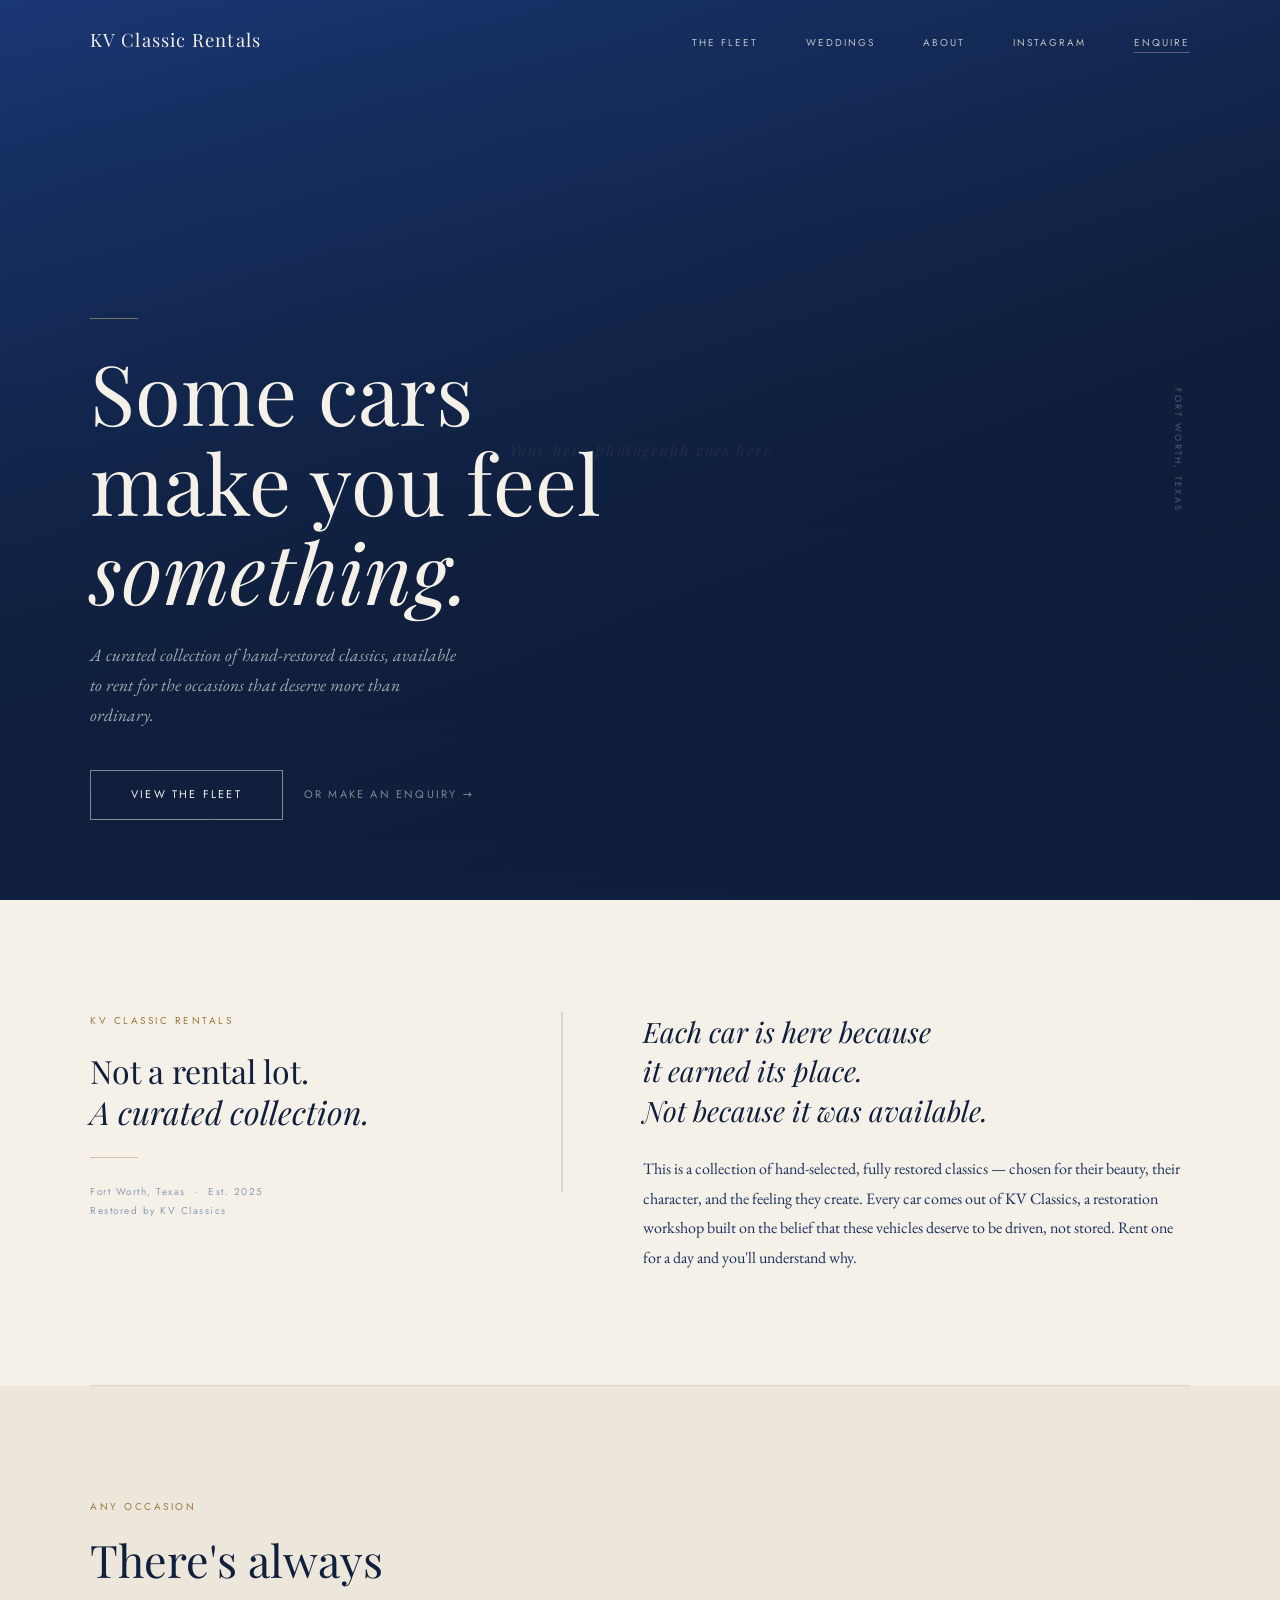
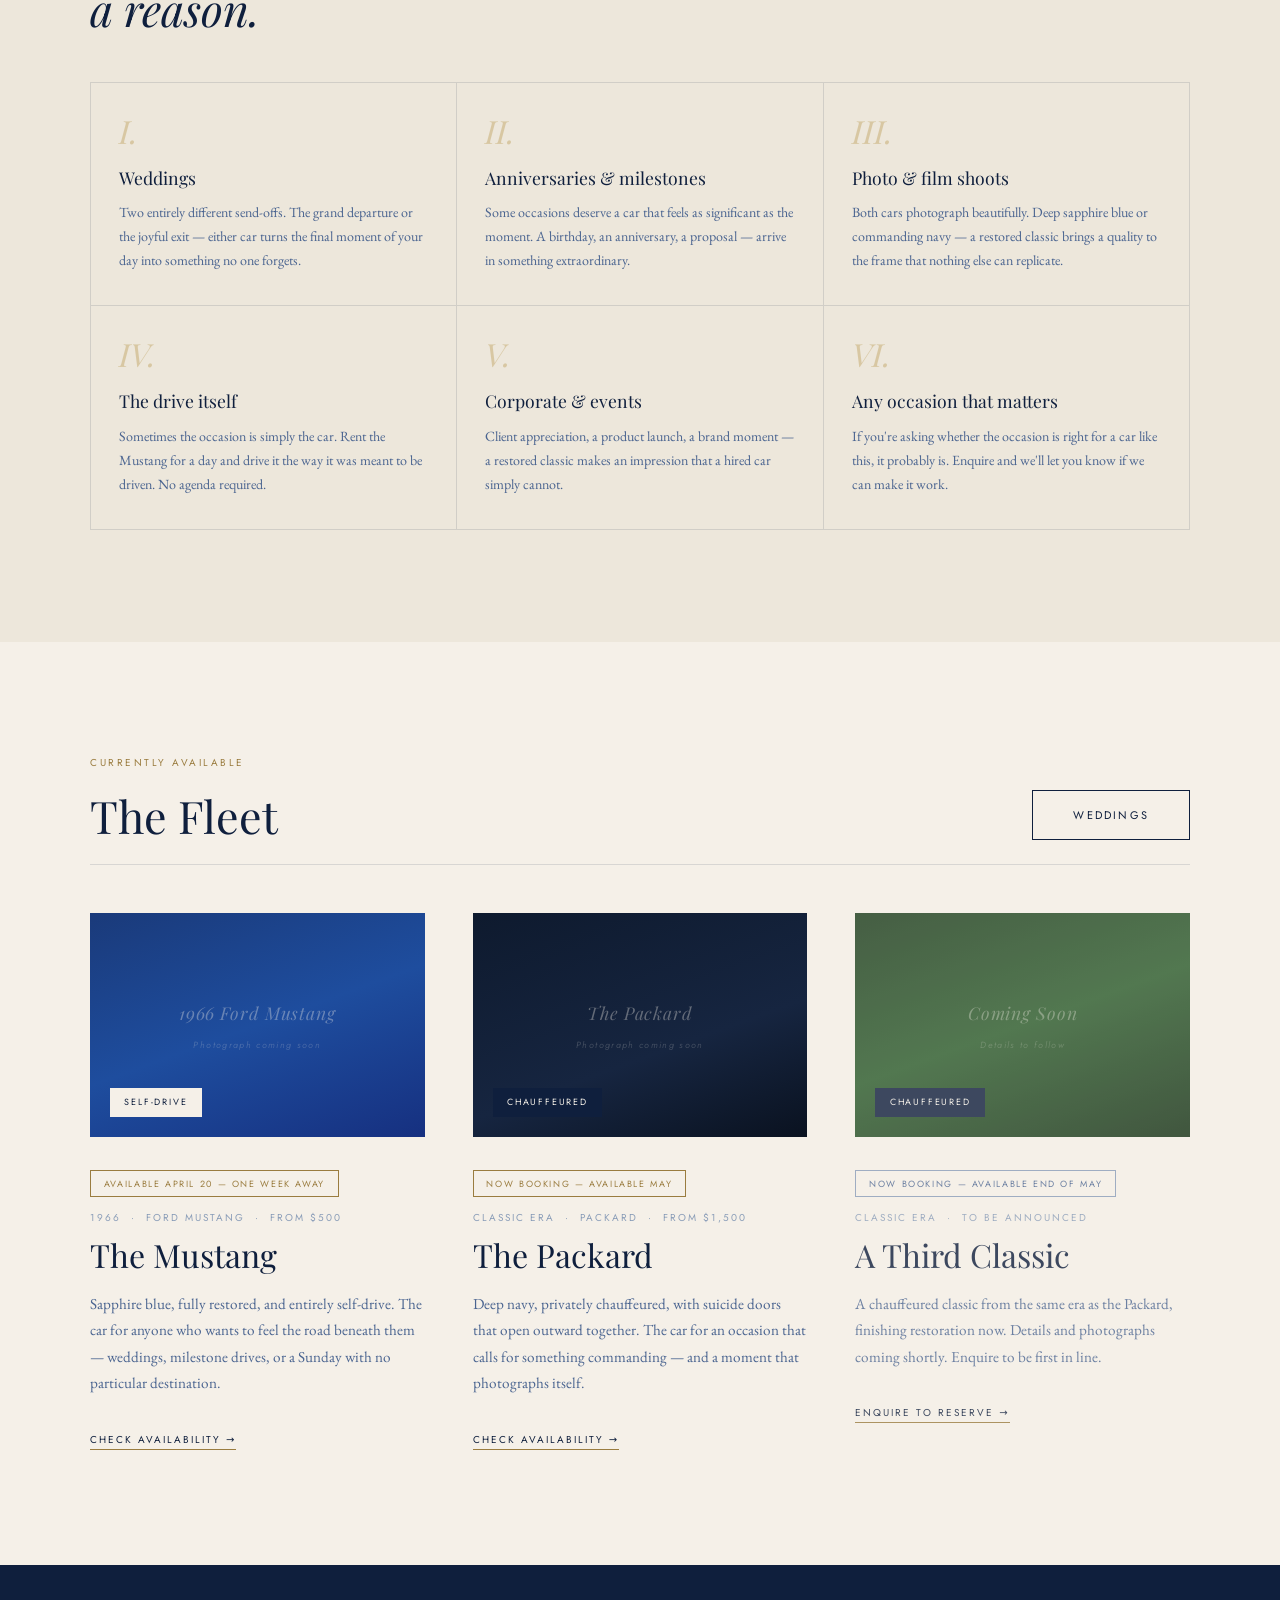
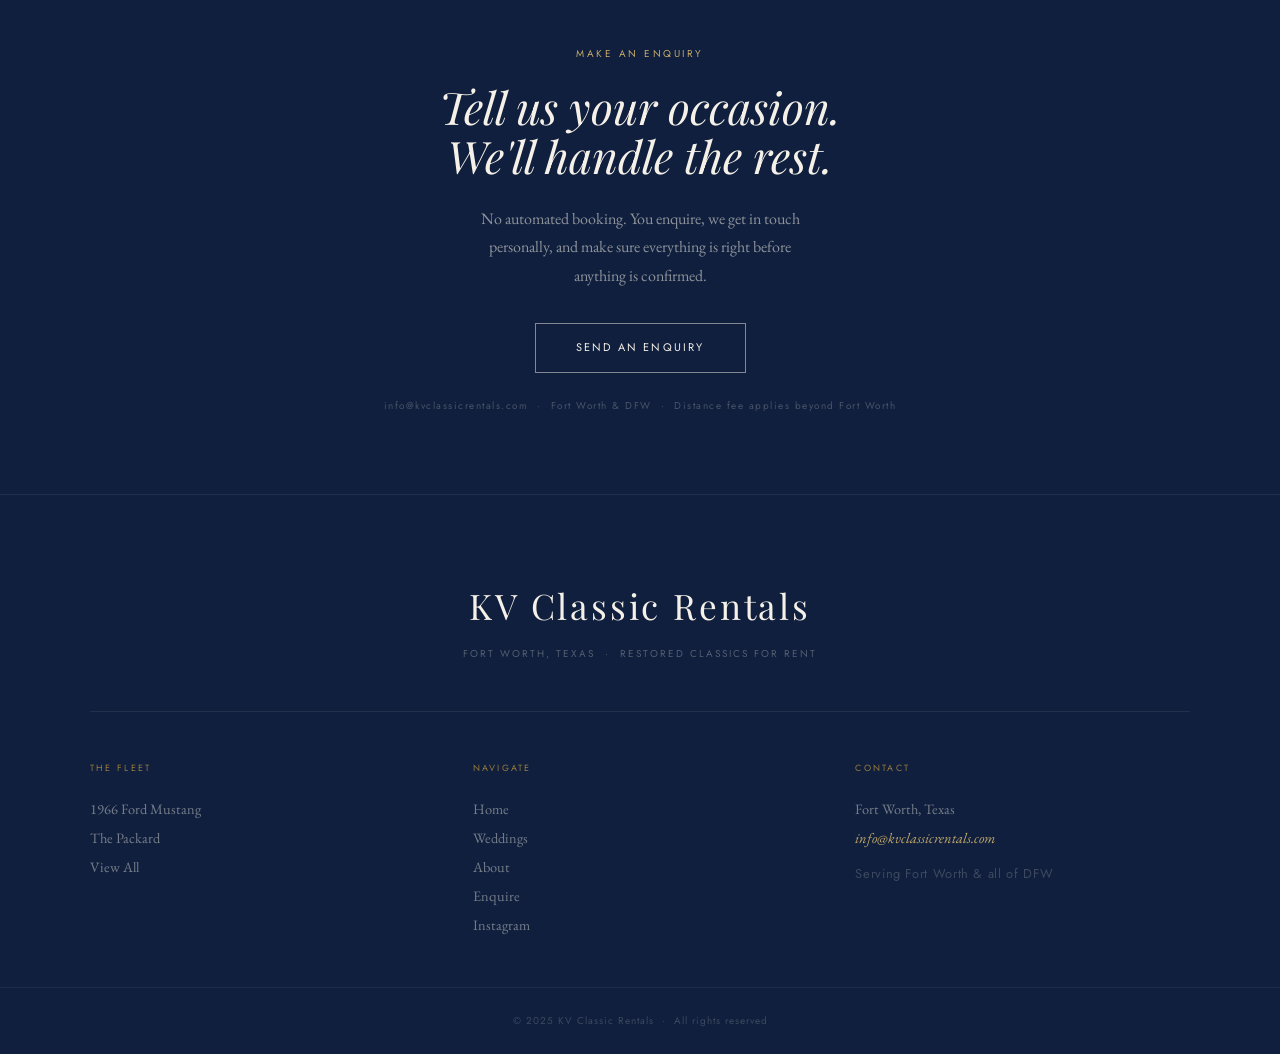
==== index.html @ 5dc6d682 "Add files via upload" ====
<!DOCTYPE html>
<html lang="en">
<head>
  <meta charset="UTF-8" />
  <meta name="viewport" content="width=device-width, initial-scale=1.0" />
  <title>KV Classic Rentals — Restored Classics for Rent, Fort Worth TX</title>
  <meta name="description" content="KV Classic Rentals offers hand-restored classic cars for rent in Fort Worth and DFW. Available for weddings, special occasions, and unforgettable drives." />
  <link rel="preconnect" href="https://fonts.googleapis.com" />
  <link rel="preconnect" href="https://fonts.gstatic.com" crossorigin />
  <link href="https://fonts.googleapis.com/css2?family=Playfair+Display:ital,wght@0,400;0,500;0,700;1,400;1,500&family=EB+Garamond:ital,wght@0,400;0,500;1,400;1,500&family=Jost:wght@300;400&display=swap" rel="stylesheet" />
  <link rel="stylesheet" href="style.css" />
</head>
<body>

  <nav class="nav" id="main-nav">
    <div class="nav-inner">
      <a href="index.html" class="nav-logo">KV Classic Rentals</a>
      <ul class="nav-links" id="nav-links">
        <li><a href="fleet.html">The Fleet</a></li>
        <li><a href="weddings.html">Weddings</a></li>
        <li><a href="about.html">About</a></li>
        <li><a href="https://instagram.com/kvclassicrentals" target="_blank">Instagram</a></li>
        <li><a href="contact.html" class="nav-enquire">Enquire</a></li>
      </ul>
      <button class="nav-toggle" id="nav-toggle">&#9776;</button>
    </div>
  </nav>

  <!-- Hero -->
  <section class="hero">
    <div class="hero-bg">
      <div class="hero-vignette"></div>
      <!-- Replace div below with: <img class="hero-img" src="images/hero-home.jpg" alt="KV Classic Rentals" /> -->
      <div class="hero-placeholder hero-placeholder--home">Your hero photograph goes here</div>
    </div>
    <div class="hero-location">Fort Worth, Texas</div>
    <div class="hero-content">
      <div class="hero-rule"></div>
      <h1 class="hero-headline">Some cars<br/>make you feel<br/><em>something.</em></h1>
      <p class="hero-sub">A curated collection of hand-restored classics, available to rent for the occasions that deserve more than ordinary.</p>
      <div class="hero-actions">
        <a href="fleet.html" class="btn btn--cream">View the Fleet</a>
        <a href="contact.html" class="btn btn--outline-cream" style="border-color:transparent;padding-left:0;color:rgba(245,240,232,0.5);font-size:11px;">or make an enquiry →</a>
      </div>
    </div>
  </section>

  <!-- Intro -->
  <section class="section">
    <div class="container">
      <div class="intro-inner">
        <div>
          <span class="kicker">KV Classic Rentals</span>
          <p class="display display--sm" style="line-height:1.3;margin-bottom:1.5rem;">Not a rental lot.<br/><em>A curated collection.</em></p>
          <div class="rule--short rule--gold" style="margin-bottom:1.5rem;"></div>
          <p style="font-family:var(--font-sans);font-size:10px;letter-spacing:0.15em;color:var(--ink-faint);line-height:1.9;">Fort Worth, Texas &nbsp;·&nbsp; Est. 2025<br/>Restored by KV Classics</p>
        </div>
        <div class="intro-divider"></div>
        <div>
          <p class="pull-quote">Each car is here because<br/>it earned its place.<br/><em>Not because it was available.</em></p>
          <p class="body-text">This is a collection of hand-selected, fully restored classics — chosen for their beauty, their character, and the feeling they create. Every car comes out of KV Classics, a restoration workshop built on the belief that these vehicles deserve to be driven, not stored. Rent one for a day and you'll understand why.</p>
        </div>
      </div>
    </div>
  </section>

  <div class="container"><div class="rule"></div></div>

  <!-- Occasions -->
  <section class="section section--tinted">
    <div class="container">
      <span class="kicker">Any Occasion</span>
      <h2 class="display display--md">There's always<br/><em>a reason.</em></h2>
      <div class="occasions-grid">
        <div class="occasion">
          <div class="occasion-mark">I.</div>
          <h3>Weddings</h3>
          <p>Two entirely different send-offs. The grand departure or the joyful exit — either car turns the final moment of your day into something no one forgets.</p>
        </div>
        <div class="occasion">
          <div class="occasion-mark">II.</div>
          <h3>Anniversaries &amp; milestones</h3>
          <p>Some occasions deserve a car that feels as significant as the moment. A birthday, an anniversary, a proposal — arrive in something extraordinary.</p>
        </div>
        <div class="occasion">
          <div class="occasion-mark">III.</div>
          <h3>Photo &amp; film shoots</h3>
          <p>Both cars photograph beautifully. Deep sapphire blue or commanding navy — a restored classic brings a quality to the frame that nothing else can replicate.</p>
        </div>
        <div class="occasion">
          <div class="occasion-mark">IV.</div>
          <h3>The drive itself</h3>
          <p>Sometimes the occasion is simply the car. Rent the Mustang for a day and drive it the way it was meant to be driven. No agenda required.</p>
        </div>
        <div class="occasion">
          <div class="occasion-mark">V.</div>
          <h3>Corporate &amp; events</h3>
          <p>Client appreciation, a product launch, a brand moment — a restored classic makes an impression that a hired car simply cannot.</p>
        </div>
        <div class="occasion">
          <div class="occasion-mark">VI.</div>
          <h3>Any occasion that matters</h3>
          <p>If you're asking whether the occasion is right for a car like this, it probably is. Enquire and we'll let you know if we can make it work.</p>
        </div>
      </div>
    </div>
  </section>

  <!-- Fleet -->
  <section class="section">
    <div class="container">
      <div class="cars-header">
        <div>
          <span class="kicker">Currently Available</span>
          <h2 class="display display--md">The Fleet</h2>
        </div>
        <a href="weddings.html" class="btn btn--dark">Weddings</a>
      </div>
      <div class="cars-grid">

        <a href="mustang.html" class="car-card">
          <div class="car-card__image">
            <!-- Replace with: <img src="images/mustang-card.jpg" alt="1966 Ford Mustang" /> -->
            <div class="car-card__photo car-card__photo--blue">
              <span>1966 Ford Mustang</span>
              <span class="sub">Photograph coming soon</span>
            </div>
            <div class="car-card__tag">Self-Drive</div>
          </div>
          <span class="car-card__avail">Available April 20 &mdash; one week away</span>
          <p class="car-card__meta">1966 &nbsp;·&nbsp; Ford Mustang &nbsp;·&nbsp; From $500</p>
          <h3 class="car-card__name">The Mustang</h3>
          <p class="car-card__desc">Sapphire blue, fully restored, and entirely self-drive. The car for anyone who wants to feel the road beneath them — weddings, milestone drives, or a Sunday with no particular destination.</p>
          <span class="car-card__link">Check Availability →</span>
        </a>

        <a href="packard.html" class="car-card">
          <div class="car-card__image">
            <!-- Replace with: <img src="images/packard-card.jpg" alt="The Packard" /> -->
            <div class="car-card__photo car-card__photo--navy">
              <span>The Packard</span>
              <span class="sub">Photograph coming soon</span>
            </div>
            <div class="car-card__tag car-card__tag--chauffeur">Chauffeured</div>
          </div>
          <span class="car-card__avail">Now booking &mdash; available May</span>
          <p class="car-card__meta">Classic Era &nbsp;·&nbsp; Packard &nbsp;·&nbsp; From $1,500</p>
          <h3 class="car-card__name">The Packard</h3>
          <p class="car-card__desc">Deep navy, privately chauffeured, with suicide doors that open outward together. The car for an occasion that calls for something commanding — and a moment that photographs itself.</p>
          <span class="car-card__link">Check Availability →</span>
        </a>

        <a href="contact.html" class="car-card car-card--teaser">
          <div class="car-card__image">
            <div class="car-card__photo car-card__photo--green">
              <span>Coming Soon</span>
              <span class="sub">Details to follow</span>
            </div>
            <div class="car-card__tag car-card__tag--chauffeur">Chauffeured</div>
          </div>
          <span class="car-card__avail car-card__avail--soon">Now booking &mdash; available end of May</span>
          <p class="car-card__meta">Classic Era &nbsp;·&nbsp; To be announced</p>
          <h3 class="car-card__name">A Third Classic</h3>
          <p class="car-card__desc">A chauffeured classic from the same era as the Packard, finishing restoration now. Details and photographs coming shortly. Enquire to be first in line.</p>
          <span class="car-card__link">Enquire to Reserve →</span>
        </a>

      </div>
    </div>
  </section>

  <!-- CTA -->
  <div class="cta-band">
    <div class="container container--narrow">
      <span class="kicker kicker--light">Make an Enquiry</span>
      <h2 class="display display--md" style="color:var(--cream);margin:1rem 0 1.5rem;font-style:italic;">Tell us your occasion.<br/>We'll handle the rest.</h2>
      <p style="font-family:var(--font-body);font-size:1rem;color:rgba(245,240,232,0.55);max-width:44ch;margin:0 auto 2rem;line-height:1.8;">No automated booking. You enquire, we get in touch personally, and make sure everything is right before anything is confirmed.</p>
      <div style="display:flex;gap:1rem;justify-content:center;flex-wrap:wrap;">
        <a href="contact.html" class="btn btn--cream">Send an Enquiry</a>
      </div>
      <p class="cta-meta">info@kvclassicrentals.com &nbsp;·&nbsp; Fort Worth &amp; DFW &nbsp;·&nbsp; Distance fee applies beyond Fort Worth</p>
    </div>
  </div>

  <!-- Footer -->
  <footer class="footer">
    <div class="container">
      <div class="footer-masthead">
        <p class="footer-name">KV Classic Rentals</p>
        <p class="footer-place">Fort Worth, Texas &nbsp;·&nbsp; Restored Classics for Rent</p>
      </div>
      <div class="footer-cols">
        <div class="footer-col">
          <span class="footer-col-label">The Fleet</span>
          <a href="mustang.html">1966 Ford Mustang</a>
          <a href="packard.html">The Packard</a>
          <a href="fleet.html">View All</a>
        </div>
        <div class="footer-col">
          <span class="footer-col-label">Navigate</span>
          <a href="index.html">Home</a>
          <a href="weddings.html">Weddings</a>
          <a href="about.html">About</a>
          <a href="contact.html">Enquire</a>
          <a href="https://instagram.com/kvclassicrentals" target="_blank">Instagram</a>
        </div>
        <div class="footer-col">
          <span class="footer-col-label">Contact</span>
          <p>Fort Worth, Texas</p>
          <a href="mailto:info@kvclassicrentals.com" class="footer-email">info@kvclassicrentals.com</a>
          <p style="margin-top:0.5rem;font-size:0.8rem;font-family:var(--font-sans);letter-spacing:0.05em;color:rgba(245,240,232,0.2);">Serving Fort Worth &amp; all of DFW</p>
        </div>
      </div>
    </div>
    <div class="footer-bottom">
      <p>&copy; 2025 KV Classic Rentals &nbsp;·&nbsp; All rights reserved</p>
    </div>
  </footer>

  <script src="nav.js"></script>
</body>
</html>
---- style.css ----
*, *::before, *::after { box-sizing: border-box; margin: 0; padding: 0; }

:root {
  --ink:        #0f1f3d;
  --ink-mid:    #1a3260;
  --ink-light:  #4a6490;
  --ink-faint:  #8a9db8;
  --gold:       #9a7c3f;
  --gold-light: #c4a96b;
  --cream:      #f5f0e8;
  --cream-dark: #ede7db;
  --white:      #faf7f2;
  --rule:       rgba(15,31,61,0.12);
  --font-display: 'Playfair Display', Georgia, serif;
  --font-body:    'EB Garamond', Georgia, serif;
  --font-sans:    'Jost', system-ui, sans-serif;
  --max-width: 1180px;
  --transition: 0.3s ease;
}

html { scroll-behavior: smooth; }
body { font-family: var(--font-body); font-size: 18px; color: var(--ink); background: var(--cream); line-height: 1.75; -webkit-font-smoothing: antialiased; }
a { color: inherit; text-decoration: none; }
em { font-style: italic; }

.container { max-width: var(--max-width); margin: 0 auto; padding: 0 2.5rem; }
.container--narrow { max-width: 720px; }
.section { padding: 7rem 0; }
.section--tinted { background: var(--cream-dark); }
.section--ink { background: var(--ink); }

.kicker { font-family: var(--font-sans); font-size: 10px; font-weight: 400; letter-spacing: 0.25em; text-transform: uppercase; color: var(--gold); display: block; margin-bottom: 1.25rem; }
.kicker--light { color: var(--gold-light); }

.display { font-family: var(--font-display); font-weight: 400; line-height: 1.1; color: var(--ink); }
.display--xl  { font-size: clamp(3.5rem, 7vw, 6.5rem); }
.display--lg  { font-size: clamp(2.8rem, 5vw, 4.5rem); }
.display--md  { font-size: clamp(2rem, 3.5vw, 3rem); }
.display--sm  { font-size: clamp(1.5rem, 2.5vw, 2rem); }

.body-text { font-family: var(--font-body); font-size: 1rem; line-height: 1.85; color: var(--ink-mid); }
.pull-quote { font-family: var(--font-display); font-size: clamp(1.5rem, 2.2vw, 2rem); font-weight: 400; font-style: italic; color: var(--ink); line-height: 1.4; margin-bottom: 1.5rem; }

.rule { width: 100%; height: 1px; background: var(--rule); }
.rule--gold { background: var(--gold); opacity: 0.4; }
.rule--short { width: 48px; height: 1px; display: block; }

.btn { display: inline-block; font-family: var(--font-sans); font-size: 11px; font-weight: 400; letter-spacing: 0.2em; text-transform: uppercase; padding: 0.9rem 2.5rem; border: 1px solid currentColor; transition: all var(--transition); cursor: pointer; background: transparent; }
.btn--dark { color: var(--ink); border-color: var(--ink); }
.btn--dark:hover { background: var(--ink); color: var(--cream); }
.btn--cream { color: var(--cream); border-color: rgba(245,240,232,0.5); }
.btn--cream:hover { background: rgba(245,240,232,0.1); border-color: var(--cream); }
.btn--outline-cream { color: var(--cream); border-color: rgba(245,240,232,0.3); }
.btn--outline-cream:hover { border-color: var(--cream); }

/* Nav */
.nav { position: fixed; top: 0; left: 0; right: 0; z-index: 100; transition: background var(--transition), border-bottom var(--transition); }
.nav.scrolled, .nav.solid { background: var(--cream); border-bottom: 1px solid var(--rule); }
.nav-inner { max-width: var(--max-width); margin: 0 auto; padding: 1.5rem 2.5rem; display: flex; align-items: center; justify-content: space-between; }
.nav-logo { font-family: var(--font-display); font-size: 1.15rem; font-weight: 400; color: var(--cream); letter-spacing: 0.06em; transition: color var(--transition); }
.nav.scrolled .nav-logo, .nav.solid .nav-logo { color: var(--ink); }
.nav-links { list-style: none; display: flex; gap: 3rem; align-items: center; }
.nav-links a { font-family: var(--font-sans); font-size: 10px; font-weight: 400; letter-spacing: 0.2em; text-transform: uppercase; color: rgba(245,240,232,0.75); transition: color var(--transition); }
.nav.scrolled .nav-links a, .nav.solid .nav-links a { color: var(--ink-light); }
.nav-links a:hover, .nav.scrolled .nav-links a:hover, .nav.solid .nav-links a:hover { color: var(--ink); }
.nav-enquire { border-bottom: 1px solid rgba(245,240,232,0.3); padding-bottom: 2px; }
.nav.scrolled .nav-enquire, .nav.solid .nav-enquire { color: var(--gold) !important; border-color: var(--gold); }
.nav-toggle { display: none; background: none; border: none; color: var(--cream); font-size: 1.4rem; cursor: pointer; line-height: 1; }
.nav.scrolled .nav-toggle, .nav.solid .nav-toggle { color: var(--ink); }

/* Hero */
.hero { position: relative; height: 100vh; min-height: 640px; display: flex; flex-direction: column; justify-content: flex-end; overflow: hidden; }
.hero-bg { position: absolute; inset: 0; }
.hero-img { width: 100%; height: 100%; object-fit: cover; }
.hero-placeholder { width: 100%; height: 100%; display: flex; align-items: center; justify-content: center; color: rgba(245,240,232,0.1); font-family: var(--font-display); font-style: italic; font-size: 1rem; letter-spacing: 0.1em; }
.hero-placeholder--home { background: linear-gradient(160deg, #1a3a7a 0%, #0f1f3d 55%, #0a1525 100%); }
.hero-placeholder--weddings { background: linear-gradient(160deg, #0e1a2e 0%, #1a2e50 50%, #0f1f3d 100%); }
.hero-placeholder--car-blue { background: linear-gradient(160deg, #1a3a7a 0%, #1e4d9e 50%, #163080 100%); }
.hero-placeholder--car-navy { background: linear-gradient(160deg, #0e1a2e 0%, #162540 60%, #0a1220 100%); }
.hero-vignette { position: absolute; inset: 0; background: linear-gradient(to top, rgba(15,31,61,0.92) 0%, rgba(15,31,61,0.35) 55%, rgba(15,31,61,0.1) 100%); z-index: 1; }
.hero-content { position: relative; z-index: 2; padding: 0 2.5rem 5rem; max-width: var(--max-width); margin: 0 auto; width: 100%; }
.hero-rule { width: 48px; height: 1px; background: var(--gold-light); opacity: 0.6; margin-bottom: 1.75rem; }
.hero-headline { font-family: var(--font-display); font-weight: 400; color: var(--cream); line-height: 1.08; margin-bottom: 1.5rem; max-width: 18ch; font-size: clamp(3rem, 6.5vw, 5.8rem); }
.hero-sub { font-family: var(--font-body); font-size: 1.1rem; font-style: italic; color: rgba(245,240,232,0.65); max-width: 46ch; margin-bottom: 2.5rem; line-height: 1.7; }
.hero-actions { display: flex; gap: 1.25rem; flex-wrap: wrap; align-items: center; }
.hero-location { position: absolute; top: 50%; right: 2.5rem; transform: translateY(-50%) rotate(90deg); z-index: 2; font-family: var(--font-sans); font-size: 9px; letter-spacing: 0.25em; text-transform: uppercase; color: rgba(245,240,232,0.3); }

/* Page hero (interior pages without full-height hero) */
.page-hero { background: var(--ink); padding: 9rem 0 4rem; }
.page-hero .kicker { margin-bottom: 0.75rem; }
.page-hero h1 { font-family: var(--font-display); font-size: clamp(2.5rem, 5vw, 4rem); font-weight: 400; color: var(--cream); line-height: 1.1; margin-bottom: 1rem; }
.page-hero p { font-family: var(--font-body); font-size: 1rem; font-style: italic; color: rgba(245,240,232,0.6); max-width: 52ch; line-height: 1.7; }

/* Intro split */
.intro-inner { display: grid; grid-template-columns: 1fr 2px 1.4fr; gap: 5rem; align-items: start; }
.intro-divider { background: var(--rule); min-height: 180px; }

/* Occasions grid */
.occasions-grid { display: grid; grid-template-columns: repeat(3, 1fr); gap: 0; border-top: 1px solid var(--rule); border-left: 1px solid var(--rule); margin-top: 3rem; }
.occasion { padding: 2rem 1.75rem; border-right: 1px solid var(--rule); border-bottom: 1px solid var(--rule); }
.occasion-mark { font-family: var(--font-display); font-size: 2rem; font-weight: 400; font-style: italic; color: var(--gold-light); opacity: 0.5; line-height: 1; margin-bottom: 1rem; }
.occasion h3 { font-family: var(--font-display); font-size: 1.1rem; font-weight: 400; color: var(--ink); margin-bottom: 0.5rem; }
.occasion p { font-family: var(--font-body); font-size: 0.88rem; color: var(--ink-light); line-height: 1.7; }

/* Car cards */
.cars-header { display: flex; align-items: flex-end; justify-content: space-between; margin-bottom: 3rem; padding-bottom: 1.5rem; border-bottom: 1px solid var(--rule); }
.cars-grid { display: grid; grid-template-columns: repeat(3, 1fr); gap: 3rem; }
.car-card { display: block; }
.car-card:hover .car-card__link { color: var(--gold); }
.car-card__image { aspect-ratio: 3/2; overflow: hidden; margin-bottom: 1.75rem; position: relative; }
.car-card__image img { width: 100%; height: 100%; object-fit: cover; }
.car-card__photo { width: 100%; height: 100%; display: flex; flex-direction: column; align-items: center; justify-content: center; gap: 0.5rem; }
.car-card__photo--blue { background: linear-gradient(160deg, #1a3a7a 0%, #1e4d9e 50%, #163080 100%); }
.car-card__photo--navy { background: linear-gradient(160deg, #0e1a2e 0%, #162540 60%, #0a1220 100%); }
.car-card__photo--green { background: linear-gradient(160deg, #1a3a1a 0%, #2a5a2a 50%, #143014 100%); }
.car-card__photo span { font-family: var(--font-display); font-style: italic; color: rgba(245,240,232,0.35); font-size: 1.1rem; letter-spacing: 0.05em; }
.car-card__photo .sub { font-family: var(--font-sans); font-size: 9px; letter-spacing: 0.15em; color: rgba(245,240,232,0.2); }
.car-card__tag { position: absolute; bottom: 1.25rem; left: 1.25rem; font-family: var(--font-sans); font-size: 9px; font-weight: 400; letter-spacing: 0.2em; text-transform: uppercase; padding: 0.4rem 0.9rem; background: var(--cream); color: var(--ink); }
.car-card__tag--chauffeur { background: var(--ink); color: var(--cream); }
.car-card__avail { display: inline-block; font-family: var(--font-sans); font-size: 9px; font-weight: 400; letter-spacing: 0.18em; text-transform: uppercase; color: var(--gold); border: 1px solid var(--gold); padding: 0.3rem 0.8rem; margin-bottom: 0.75rem; }
.car-card__avail--soon { color: var(--ink-light); border-color: var(--ink-faint); }
.car-card--teaser { opacity: 0.8; }
.car-card__meta { font-family: var(--font-sans); font-size: 10px; font-weight: 400; letter-spacing: 0.2em; text-transform: uppercase; color: var(--ink-faint); margin-bottom: 0.6rem; }
.car-card__name { font-family: var(--font-display); font-size: 2rem; font-weight: 400; color: var(--ink); margin-bottom: 1rem; line-height: 1.2; }
.car-card__desc { font-family: var(--font-body); font-size: 0.95rem; color: var(--ink-light); line-height: 1.75; margin-bottom: 1.5rem; }
.car-card__link { font-family: var(--font-sans); font-size: 10px; font-weight: 400; letter-spacing: 0.2em; text-transform: uppercase; color: var(--ink); border-bottom: 1px solid var(--gold); padding-bottom: 2px; transition: color var(--transition); }

/* Car detail page */
.car-detail-grid { display: grid; grid-template-columns: 1fr 1fr; gap: 5rem; align-items: start; margin-top: 4rem; }
.car-detail-main-img { aspect-ratio: 4/3; overflow: hidden; margin-bottom: 1rem; }
.car-detail-main-img img { width: 100%; height: 100%; object-fit: cover; }
.car-detail-placeholder { width: 100%; height: 100%; display: flex; align-items: center; justify-content: center; color: rgba(245,240,232,0.3); font-family: var(--font-display); font-style: italic; font-size: 0.9rem; }
.car-detail-eyebrow { font-family: var(--font-sans); font-size: 11px; font-weight: 400; letter-spacing: 0.2em; text-transform: uppercase; color: var(--gold); margin-bottom: 0.75rem; display: block; }
.car-detail-title { font-family: var(--font-display); font-size: clamp(2.5rem, 4vw, 3.5rem); font-weight: 400; color: var(--ink); margin-bottom: 0.4rem; line-height: 1.1; }
.car-detail-sub { font-family: var(--font-sans); font-size: 10px; letter-spacing: 0.2em; text-transform: uppercase; color: var(--ink-faint); margin-bottom: 2rem; }
.car-detail-body { font-family: var(--font-body); font-size: 0.95rem; color: var(--ink-mid); line-height: 1.85; margin-bottom: 1.5rem; }
.car-specs { border-top: 1px solid var(--rule); border-bottom: 1px solid var(--rule); padding: 1.5rem 0; margin-bottom: 2rem; display: grid; grid-template-columns: 1fr 1fr; gap: 1rem; }
.spec-label { font-family: var(--font-sans); font-size: 9px; letter-spacing: 0.2em; text-transform: uppercase; color: var(--ink-faint); margin-bottom: 0.2rem; }
.spec-value { font-family: var(--font-display); font-size: 1.1rem; color: var(--ink); }
.calendar-section h3 { font-family: var(--font-display); font-size: 1.4rem; font-weight: 400; color: var(--ink); margin-bottom: 0.5rem; }
.calendar-section p { font-family: var(--font-body); font-size: 0.9rem; color: var(--ink-light); margin-bottom: 1rem; line-height: 1.7; }
.calendar-embed { border: 1px solid var(--rule); background: var(--white); padding: 2rem; text-align: center; }
.calendar-embed strong { font-family: var(--font-display); font-size: 1.1rem; font-weight: 400; color: var(--ink); display: block; margin-bottom: 0.5rem; }
.calendar-embed p { font-family: var(--font-body); font-size: 0.85rem; color: var(--ink-light); }

/* Send-offs (weddings page) */
.sendoff-grid { display: grid; grid-template-columns: 1fr 1fr; gap: 5rem; margin-top: 4rem; }
.sendoff { border-top: 2px solid var(--gold); padding-top: 2rem; }
.sendoff-label { font-family: var(--font-sans); font-size: 9px; font-weight: 400; letter-spacing: 0.25em; text-transform: uppercase; color: var(--gold); margin-bottom: 1.25rem; display: block; }
.sendoff-image { aspect-ratio: 4/3; margin-bottom: 1.75rem; overflow: hidden; }
.sendoff-image img { width: 100%; height: 100%; object-fit: cover; }
.sendoff-placeholder { width: 100%; height: 100%; display: flex; flex-direction: column; align-items: center; justify-content: center; gap: 0.5rem; }
.sendoff-placeholder--packard { background: linear-gradient(160deg, #0e1a2e 0%, #1a3260 60%, #0a1220 100%); }
.sendoff-placeholder--mustang { background: linear-gradient(160deg, #1a3a7a 0%, #1e4d9e 55%, #163080 100%); }
.sendoff h3 { font-family: var(--font-display); font-size: clamp(1.6rem, 2.5vw, 2.2rem); font-weight: 400; color: var(--ink); margin-bottom: 0.5rem; line-height: 1.2; }
.sendoff-price { font-family: var(--font-sans); font-size: 10px; letter-spacing: 0.2em; text-transform: uppercase; color: var(--ink-faint); margin-bottom: 1.25rem; }
.sendoff p { font-family: var(--font-body); font-size: 0.95rem; color: var(--ink-mid); line-height: 1.8; margin-bottom: 1.5rem; }

/* Process steps */
.process-steps { display: grid; grid-template-columns: repeat(4, 1fr); gap: 0; border-top: 1px solid rgba(245,240,232,0.12); margin-top: 3rem; }
.process-step { padding: 2rem 1.75rem; border-right: 1px solid rgba(245,240,232,0.08); }
.process-step:last-child { border-right: none; }
.process-numeral { font-family: var(--font-display); font-size: 2.5rem; font-weight: 400; font-style: italic; color: var(--gold-light); opacity: 0.35; line-height: 1; margin-bottom: 1.25rem; }
.process-step h3 { font-family: var(--font-display); font-size: 1.1rem; font-weight: 400; color: var(--cream); margin-bottom: 0.6rem; }
.process-step p { font-family: var(--font-body); font-size: 0.88rem; color: rgba(245,240,232,0.5); line-height: 1.7; }

/* CTA band */
.cta-band { background: var(--ink); padding: 5rem 0; text-align: center; }
.cta-meta { font-family: var(--font-sans); font-size: 10px; letter-spacing: 0.15em; color: rgba(245,240,232,0.25); margin-top: 1.5rem; }

/* Footer */
.footer { background: var(--ink); border-top: 1px solid rgba(245,240,232,0.08); padding: 5rem 0 0; }
.footer-masthead { text-align: center; padding-bottom: 3rem; border-bottom: 1px solid rgba(245,240,232,0.08); margin-bottom: 3rem; }
.footer-name { font-family: var(--font-display); font-size: 2.2rem; font-weight: 400; color: var(--cream); letter-spacing: 0.08em; margin-bottom: 0.5rem; }
.footer-place { font-family: var(--font-sans); font-size: 10px; letter-spacing: 0.2em; text-transform: uppercase; color: rgba(245,240,232,0.3); }
.footer-cols { display: grid; grid-template-columns: 1fr 1fr 1fr; gap: 3rem; padding-bottom: 3rem; }
.footer-col-label { font-family: var(--font-sans); font-size: 9px; letter-spacing: 0.25em; text-transform: uppercase; color: var(--gold); margin-bottom: 1.25rem; display: block; }
.footer-col a, .footer-col p { font-family: var(--font-body); font-size: 0.9rem; color: rgba(245,240,232,0.45); display: block; line-height: 2; transition: color var(--transition); }
.footer-col a:hover { color: rgba(245,240,232,0.85); }
.footer-col a.footer-email { color: var(--gold-light); font-style: italic; }
.footer-bottom { border-top: 1px solid rgba(245,240,232,0.06); padding: 1.5rem 2.5rem; text-align: center; }
.footer-bottom p { font-family: var(--font-sans); font-size: 10px; letter-spacing: 0.1em; color: rgba(245,240,232,0.2); }

/* Contact form */
.contact-grid { display: grid; grid-template-columns: 1fr 1.6fr; gap: 6rem; align-items: start; margin-top: 4rem; }
.contact-info h2 { font-family: var(--font-display); font-size: 2.2rem; font-weight: 400; color: var(--ink); margin-bottom: 1rem; line-height: 1.2; }
.contact-info p { font-family: var(--font-body); font-size: 0.95rem; color: var(--ink-mid); line-height: 1.8; margin-bottom: 1.5rem; }
.contact-detail { margin-bottom: 1.25rem; }
.contact-detail-label { font-family: var(--font-sans); font-size: 9px; letter-spacing: 0.2em; text-transform: uppercase; color: var(--gold); margin-bottom: 0.25rem; display: block; }
.contact-detail-value { font-family: var(--font-body); font-size: 0.95rem; color: var(--ink-mid); }
.contact-detail-value a { border-bottom: 1px solid var(--gold); padding-bottom: 1px; }
.contact-note { background: var(--cream-dark); border-left: 3px solid var(--gold); padding: 1.25rem 1.5rem; margin-top: 2rem; }
.contact-note p { font-family: var(--font-display); font-size: 1rem; font-weight: 400; color: var(--ink); margin-bottom: 0.4rem; }
.contact-note span { font-family: var(--font-body); font-size: 0.88rem; color: var(--ink-light); line-height: 1.7; }
.form-group { margin-bottom: 1.5rem; }
.form-group label { display: block; font-family: var(--font-sans); font-size: 10px; font-weight: 400; letter-spacing: 0.15em; text-transform: uppercase; color: var(--ink-light); margin-bottom: 0.5rem; }
.form-group input, .form-group select, .form-group textarea { width: 100%; padding: 0.85rem 1rem; border: 1px solid var(--rule); background: var(--white); font-family: var(--font-body); font-size: 1rem; color: var(--ink); outline: none; transition: border-color var(--transition); -webkit-appearance: none; }
.form-group input:focus, .form-group select:focus, .form-group textarea:focus { border-color: var(--ink); }
.form-group textarea { resize: vertical; min-height: 120px; }
.form-row { display: grid; grid-template-columns: 1fr 1fr; gap: 1rem; }

/* About page */
.about-grid { display: grid; grid-template-columns: 1fr 1fr; gap: 6rem; align-items: start; }
.about-img { aspect-ratio: 3/4; overflow: hidden; }
.about-img img { width: 100%; height: 100%; object-fit: cover; }
.about-placeholder { width: 100%; height: 100%; background: linear-gradient(160deg, #1a3a7a 0%, #0f1f3d 100%); display: flex; align-items: center; justify-content: center; color: rgba(245,240,232,0.2); font-family: var(--font-display); font-style: italic; font-size: 0.9rem; }
.about-text h2 { font-family: var(--font-display); font-size: clamp(2rem, 3.5vw, 2.8rem); font-weight: 400; color: var(--ink); margin-bottom: 1.5rem; line-height: 1.2; }
.about-text p { font-family: var(--font-body); font-size: 0.95rem; color: var(--ink-mid); line-height: 1.85; margin-bottom: 1.25rem; }
.process-light { display: flex; flex-direction: column; gap: 2.5rem; margin-top: 3rem; }
.process-light-step { display: grid; grid-template-columns: 3rem 1fr; gap: 1.5rem; align-items: start; }
.process-light-num { font-family: var(--font-display); font-size: 2.5rem; font-weight: 400; font-style: italic; color: var(--gold); opacity: 0.6; line-height: 1; }
.process-light-step h3 { font-family: var(--font-display); font-size: 1.2rem; font-weight: 400; color: var(--ink); margin-bottom: 0.5rem; }
.process-light-step p { font-family: var(--font-body); font-size: 0.9rem; color: var(--ink-light); line-height: 1.7; }

/* Responsive */
@media (max-width: 1000px) {
  .intro-inner { grid-template-columns: 1fr; gap: 2rem; }
  .intro-divider { display: none; }
  .occasions-grid { grid-template-columns: 1fr 1fr; }
  .process-steps { grid-template-columns: 1fr 1fr; }
  .car-detail-grid { grid-template-columns: 1fr; gap: 3rem; }
  .about-grid { grid-template-columns: 1fr; gap: 3rem; }
  .contact-grid { grid-template-columns: 1fr; gap: 3rem; }
}
@media (max-width: 900px) {
  .cars-grid { grid-template-columns: 1fr 1fr; gap: 2rem; }
  .footer-cols { grid-template-columns: 1fr 1fr; gap: 2rem; }
}
@media (max-width: 750px) {
  .nav-links { display: none; }
  .nav-links.open { display: flex; flex-direction: column; position: fixed; inset: 0; background: var(--ink); justify-content: center; align-items: center; gap: 2rem; z-index: 200; }
  .nav-links.open a { font-size: 1.1rem; color: var(--cream); }
  .nav-toggle { display: block; z-index: 300; }
  .hero-location { display: none; }
  .cars-header { flex-direction: column; align-items: flex-start; gap: 1rem; }
  .occasions-grid { grid-template-columns: 1fr; }
  .section { padding: 4.5rem 0; }
  .form-row { grid-template-columns: 1fr; }
}
@media (max-width: 600px) {
  .cars-grid { grid-template-columns: 1fr; }
  .sendoff-grid { grid-template-columns: 1fr; gap: 3rem; }
  .footer-cols { grid-template-columns: 1fr; }
}
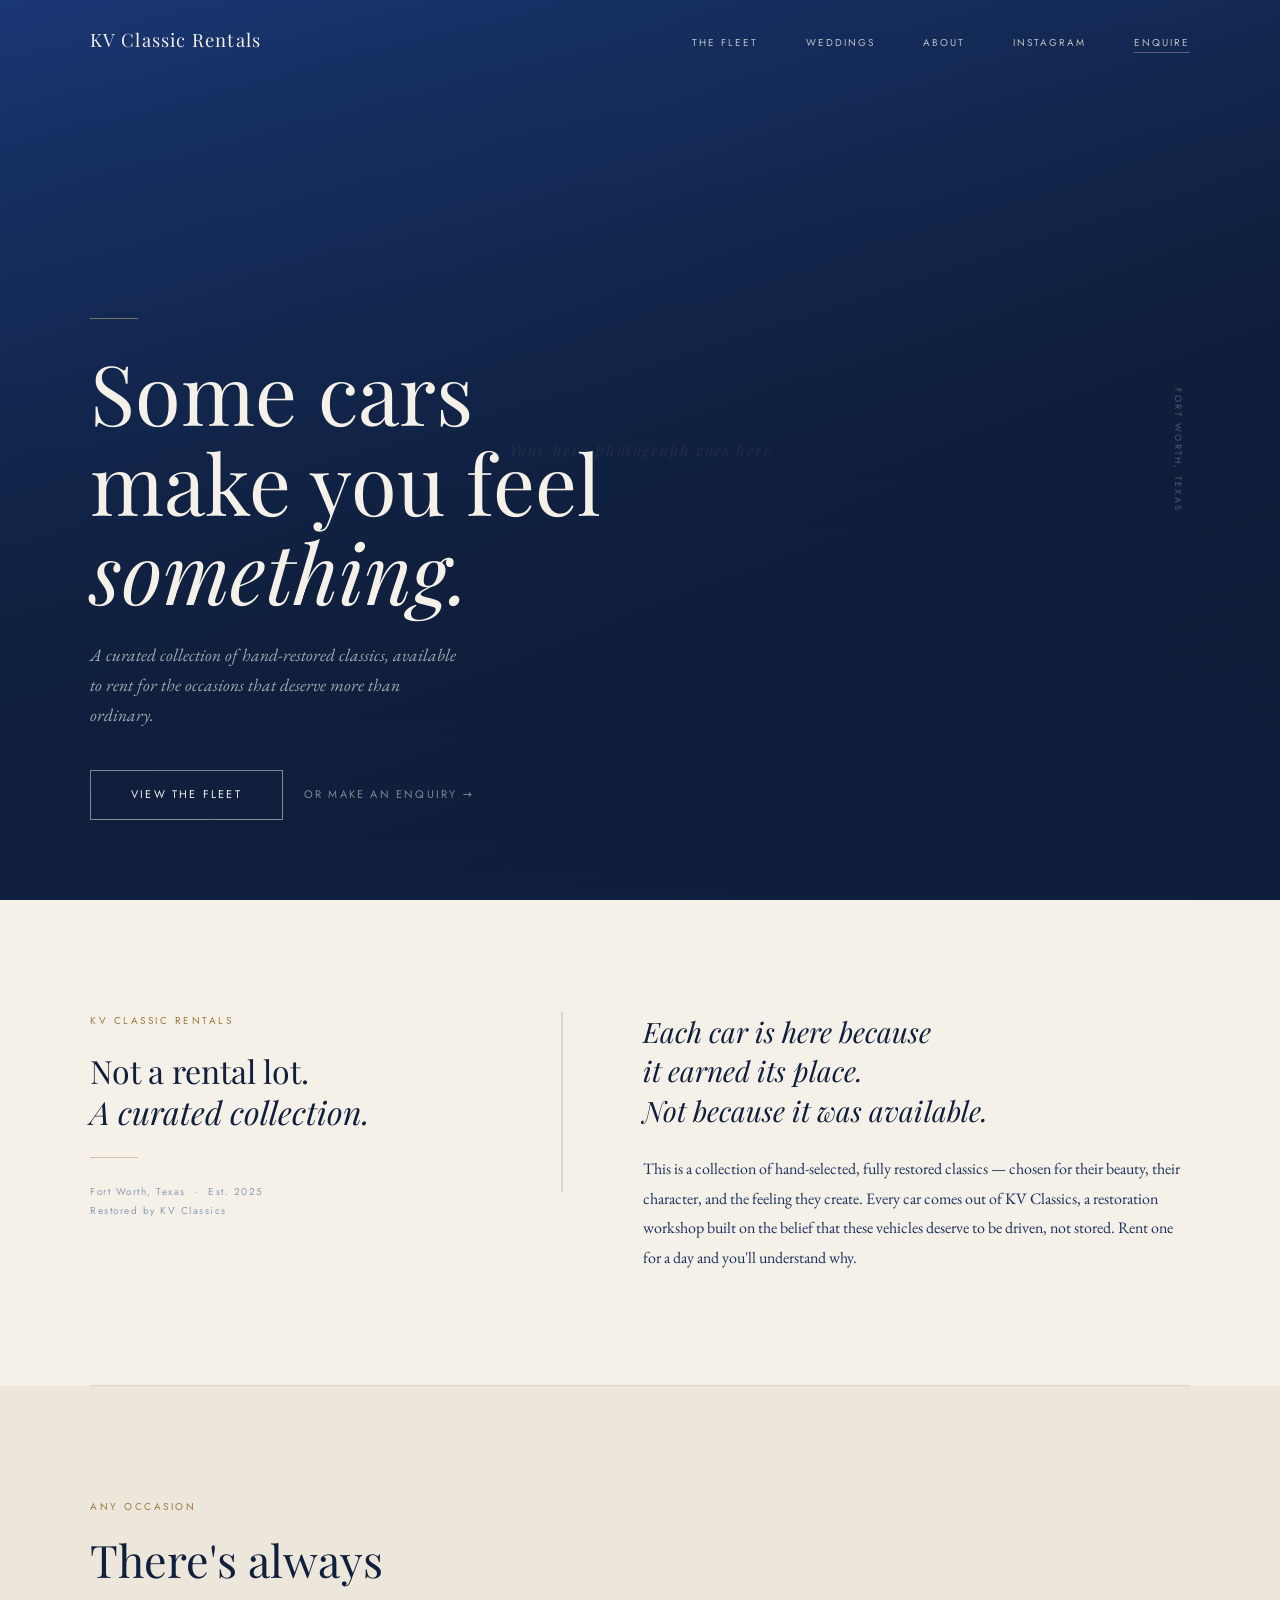
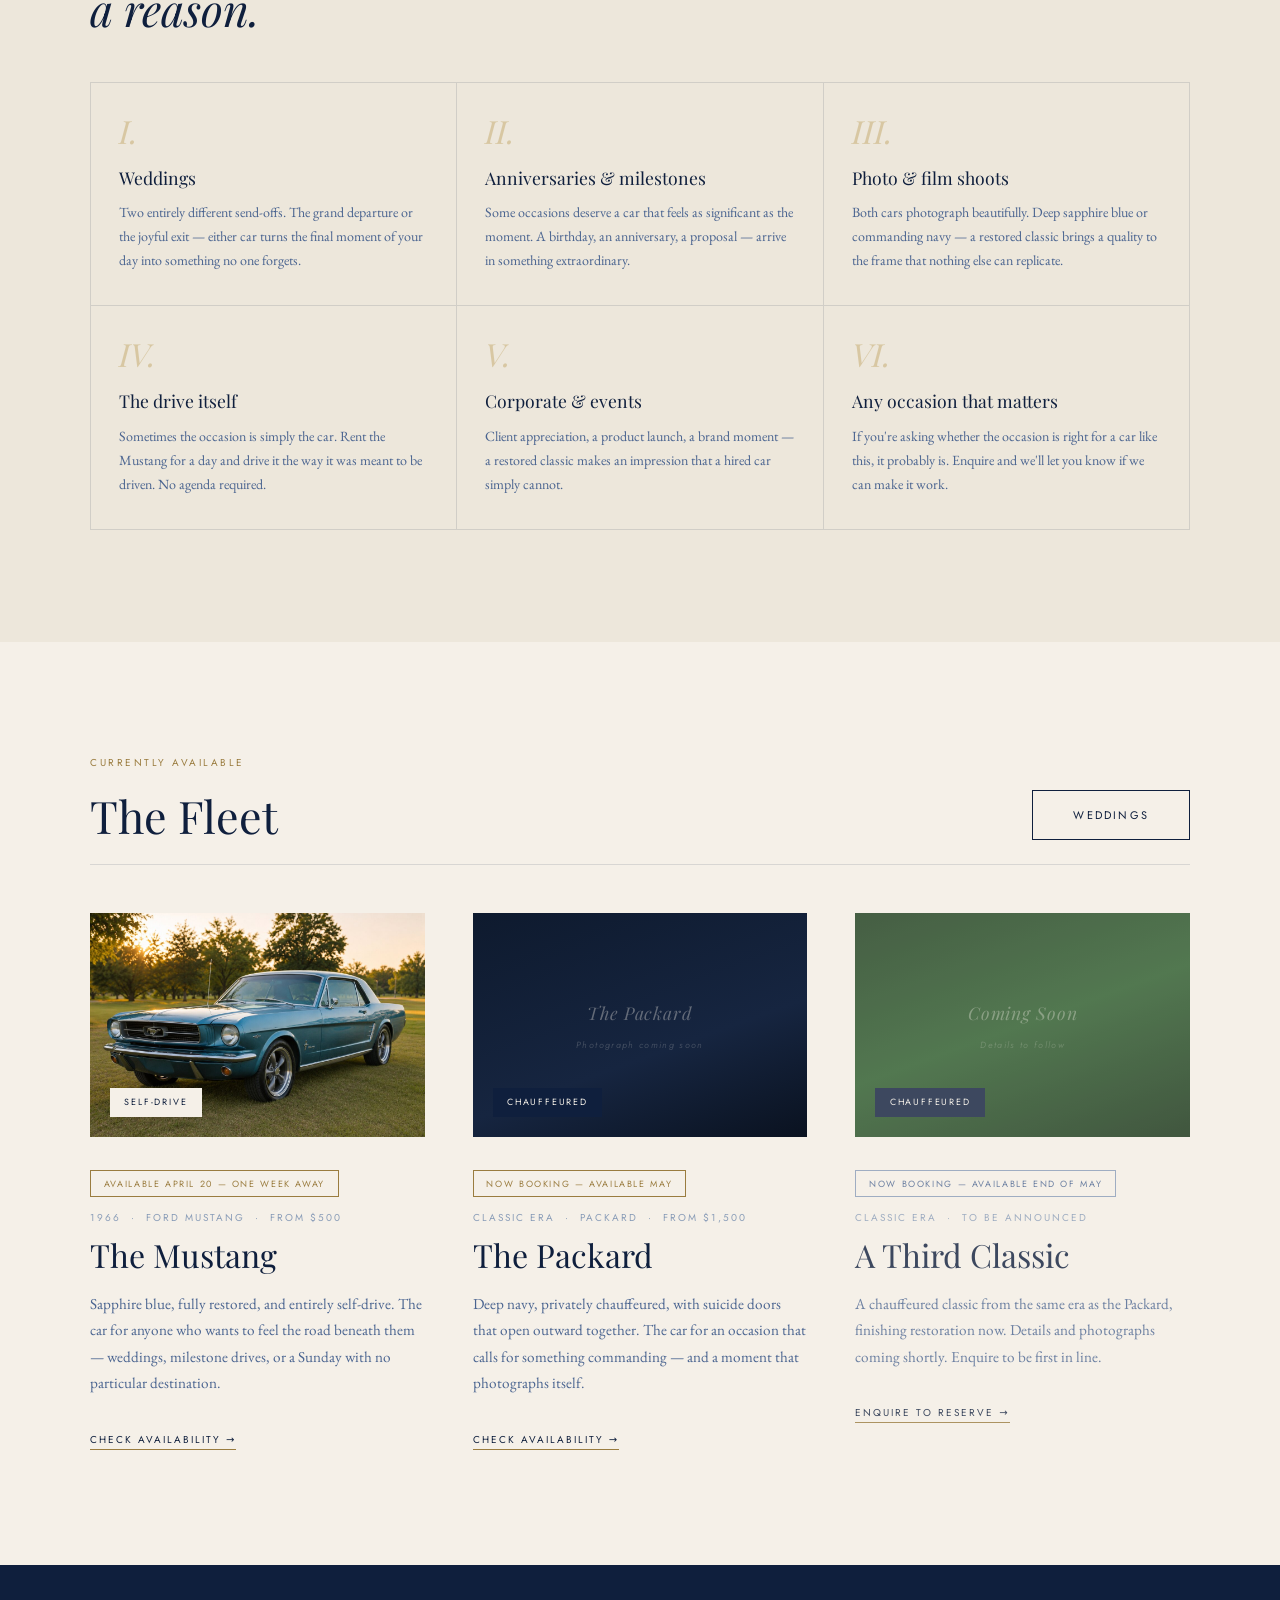
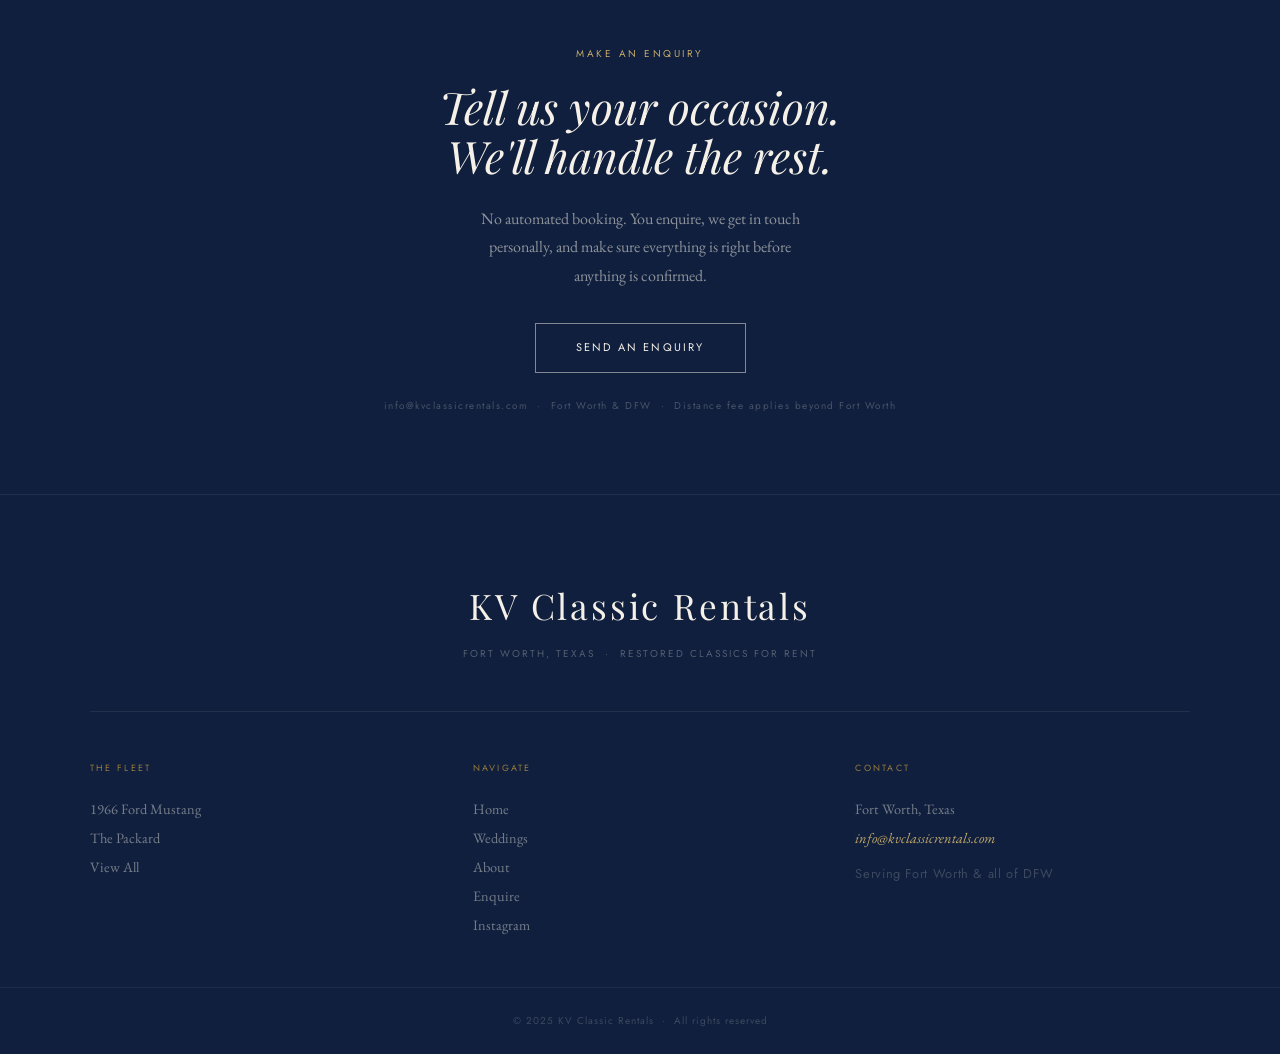
==== commit ba682ee8: "Wire Mustang fleet card photo" ====
--- a/index.html
+++ b/index.html
@@ -120,11 +120,7 @@
 
         <a href="mustang.html" class="car-card">
           <div class="car-card__image">
-            <!-- Replace with: <img src="images/mustang-card.jpg" alt="1966 Ford Mustang" /> -->
-            <div class="car-card__photo car-card__photo--blue">
-              <span>1966 Ford Mustang</span>
-              <span class="sub">Photograph coming soon</span>
-            </div>
+            <img src="images/mustang-card.jpg" alt="1966 Ford Mustang" style="width:100%;height:100%;object-fit:cover;" />
             <div class="car-card__tag">Self-Drive</div>
           </div>
           <span class="car-card__avail">Available April 20 &mdash; one week away</span>
--- a/style.css
+++ b/style.css
@@ -242,3 +242,18 @@
   .sendoff-grid { grid-template-columns: 1fr; gap: 3rem; }
   .footer-cols { grid-template-columns: 1fr; }
 }
+
+/* Enquiry form submission status */
+.form-status {
+  margin-top: 1rem;
+  font-family: var(--font-sans);
+  font-size: 0.85rem;
+  letter-spacing: 0.02em;
+  line-height: 1.6;
+}
+.form-status--success {
+  color: #2f6b3a;
+}
+.form-status--error {
+  color: #a13f3f;
+}
